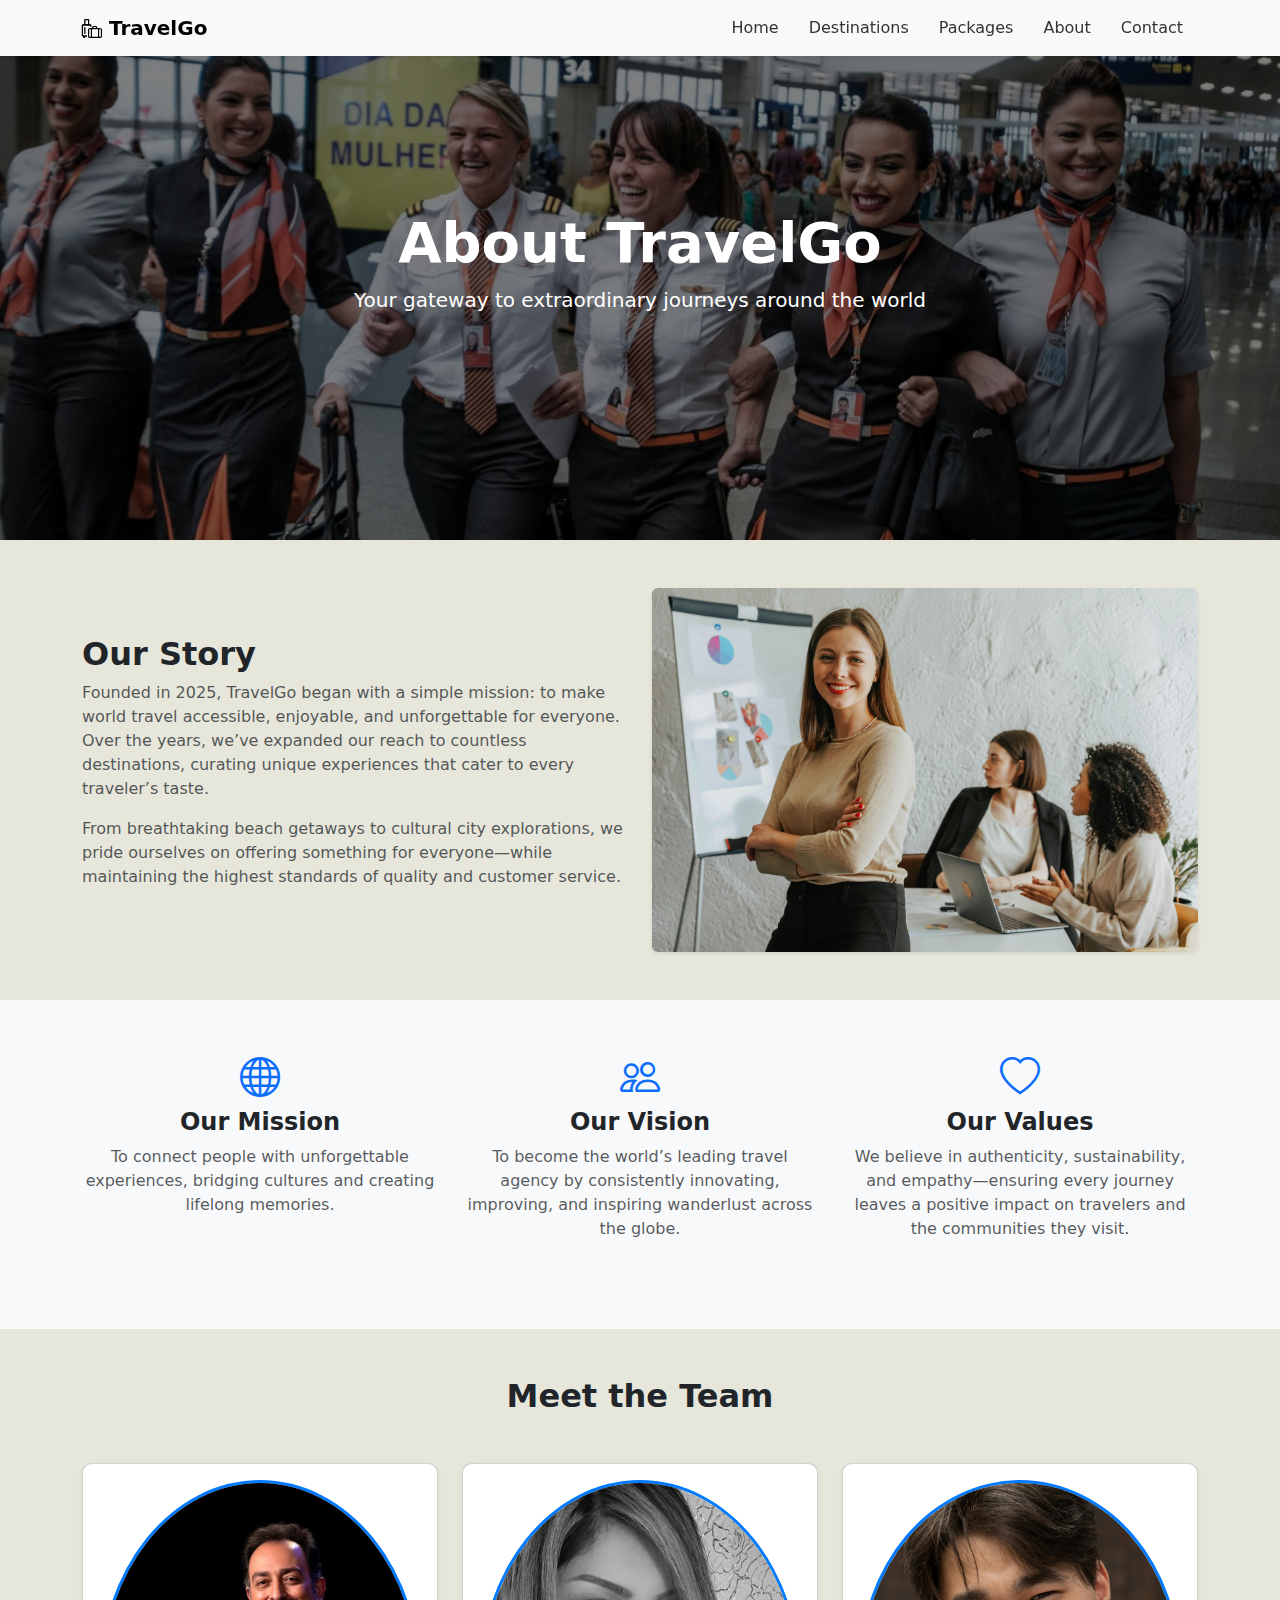
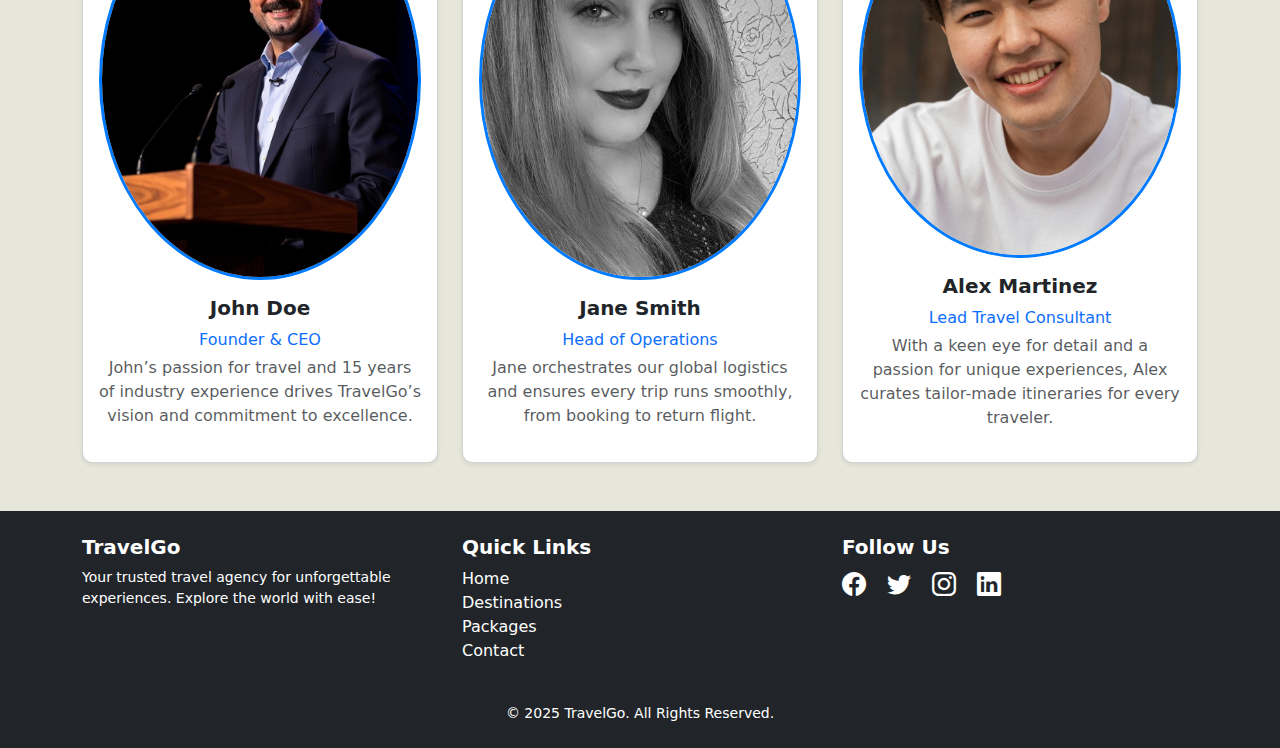
==== about.html @ 86f191f6 "finished the about.html page" ====
<!DOCTYPE html>
<html lang="en">
  <head>
    <meta charset="UTF-8" />
    <meta name="viewport" content="width=device-width, initial-scale=1.0" />
    <title>About Us - TravelGo</title>
    <!-- Bootstrap CSS -->
    <link
      href="https://cdn.jsdelivr.net/npm/bootstrap@5.3.3/dist/css/bootstrap.min.css"
      rel="stylesheet"
      integrity="sha384-QWTKZyjpPEjISv5WaRU9OFeRpok6YctnYmDr5pNlyT2bRjXh0JMhjY6hW+ALEwIH"
      crossorigin="anonymous"
    />
    <link
      rel="stylesheet"
      href="https://cdn.jsdelivr.net/npm/bootstrap-icons@1.11.3/font/bootstrap-icons.min.css"
    />
    <link rel="stylesheet" href="./styles.css" />
    
    
  </head>
  <body>
    <!-- Navbar -->
    <nav class="navbar navbar-expand-lg navbar-light bg-light shadow-sm fixed-top">
      <div class="container">
        <a href="index.html" class="navbar-brand fw-bold">
          <i class="bi bi-luggage"></i> TravelGo
        </a>
        <button
          class="navbar-toggler"
          type="button"
          data-bs-toggle="collapse"
          data-bs-target="#navbarNav"
          aria-controls="navbarNav"
          aria-expanded="false"
          aria-label="Toggle Navigation"
        >
          <i class="bi bi-list"></i>
        </button>
        <div class="collapse navbar-collapse" id="navbarNav">
          <ul class="navbar-nav ms-auto">
            <li class="navbar-item">
              <a href="index.html" class="navbar-link">Home</a>
            </li>
            <li class="navbar-item">
              <a href="destination.html" class="navbar-link">Destinations</a>
            </li>
            <li class="navbar-item">
              <a href="packages.html" class="navbar-link">Packages</a>
            </li>
            <li class="navbar-item">
              <a href="about.html" class="navbar-link active">About</a>
            </li>
            <li class="navbar-item">
              <a href="contact.html" class="navbar-link">Contact</a>
            </li>
          </ul>
        </div>
      </div>
    </nav>

    <!-- Hero Section -->
    <header class="hero-about d-flex align-items-center justify-content-center text-center">
      <div class="container text-white">
        <h1 class="display-4 fw-bold">About TravelGo</h1>
        <p class="lead">
          Your gateway to extraordinary journeys around the world
        </p>
      </div>
    </header>

    <!-- Our Story Section -->
    <section class="container my-5">
      <div class="row align-items-center">
        <div class="col-md-6">
          <h2 class="fw-bold">Our Story</h2>
          <p class="text-muted">
            Founded in 2025, TravelGo began with a simple mission: to make world
            travel accessible, enjoyable, and unforgettable for everyone. Over
            the years, we’ve expanded our reach to countless destinations,
            curating unique experiences that cater to every traveler’s taste.
          </p>
          <p class="text-muted">
            From breathtaking beach getaways to cultural city explorations, we
            pride ourselves on offering something for everyone—while maintaining
            the highest standards of quality and customer service.
          </p>
        </div>
        <div class="col-md-6">
          <!-- Replace with your own "About" image -->
          <img
            src="./Assets/about.jpg"
            alt="Our Story"
            class="img-fluid rounded shadow-sm"
          />
        </div>
      </div>
    </section>

    <!-- Mission & Vision Section -->
    <section class="bg-light py-5">
      <div class="container">
        <div class="row text-center">
          <div class="col-md-4 mb-4">
            <i class="bi bi-globe fs-1 text-primary mb-3"></i>
            <h4 class="fw-bold">Our Mission</h4>
            <p class="text-muted">
              To connect people with unforgettable experiences, bridging cultures
              and creating lifelong memories.
            </p>
          </div>
          <div class="col-md-4 mb-4">
            <i class="bi bi-people fs-1 text-primary mb-3"></i>
            <h4 class="fw-bold">Our Vision</h4>
            <p class="text-muted">
              To become the world’s leading travel agency by consistently
              innovating, improving, and inspiring wanderlust across the globe.
            </p>
          </div>
          <div class="col-md-4 mb-4">
            <i class="bi bi-heart fs-1 text-primary mb-3"></i>
            <h4 class="fw-bold">Our Values</h4>
            <p class="text-muted">
              We believe in authenticity, sustainability, and empathy—ensuring
              every journey leaves a positive impact on travelers and the
              communities they visit.
            </p>
          </div>
        </div>
      </div>
    </section>

    <!-- Meet the Team Section -->
    <section class="container my-5">
      <h2 class="text-center fw-bold mb-5">Meet the Team</h2>
      <div class="row g-4">
        <!-- Team Member 1 -->
        <div class="col-md-4">
          <div class="card shadow-sm text-center p-3">
            <!-- Replace with a real team member photo -->
            <img
              src="./Assets/John-Doe.JPG"
              class="rounded-circle mx-auto d-block mb-3"
              width="120"
              height="120"
              alt="Team Member 1"
            />
            <h5 class="fw-bold">John Doe</h5>
            <p class="text-primary mb-1">Founder & CEO</p>
            <p class="text-muted">
              John’s passion for travel and 15 years of industry experience
              drives TravelGo’s vision and commitment to excellence.
            </p>
          </div>
        </div>
        <!-- Team Member 2 -->
        <div class="col-md-4">
          <div class="card shadow-sm text-center p-3">
            <img
              src="./Assets/Jane-smith.JPG"
              class="rounded-circle mx-auto d-block mb-3"
              width="120"
              height="120"
              alt="Team Member 2"
            />
            <h5 class="fw-bold">Jane Smith</h5>
            <p class="text-primary mb-1">Head of Operations</p>
            <p class="text-muted">
              Jane orchestrates our global logistics and ensures every trip runs
              smoothly, from booking to return flight.
            </p>
          </div>
        </div>
        <!-- Team Member 3 -->
        <div class="col-md-4">
          <div class="card shadow-sm text-center p-3">
            <img
              src="./Assets/alex-martinez.jpg"
              class="rounded-circle mx-auto d-block mb-3"
              width="120"
              height="120"
              alt="Team Member 3"
            />
            <h5 class="fw-bold">Alex Martinez</h5>
            <p class="text-primary mb-1">Lead Travel Consultant</p>
            <p class="text-muted">
              With a keen eye for detail and a passion for unique experiences,
              Alex curates tailor-made itineraries for every traveler.
            </p>
          </div>
        </div>
      </div>
    </section>

    <!-- Footer Section -->
    <footer class="bg-dark text-white py-4 mt-5">
      <div class="container">
        <div class="row text-center text-md-start">
          <div class="col-md-4">
            <h5 class="fw-bold">TravelGo</h5>
            <p class="small">
              Your trusted travel agency for unforgettable experiences. Explore
              the world with ease!
            </p>
          </div>
          <div class="col-md-4">
            <h5 class="fw-bold">Quick Links</h5>
            <ul class="list-unstyled">
              <li><a href="index.html" class="text-white text-decoration-none">Home</a></li>
              <li><a href="destination.html" class="text-white text-decoration-none">Destinations</a></li>
              <li><a href="packages.html" class="text-white text-decoration-none">Packages</a></li>
              <li><a href="contact.html" class="text-white text-decoration-none">Contact</a></li>
            </ul>
          </div>
          <div class="col-md-4">
            <h5 class="fw-bold">Follow Us</h5>
            <a href="#" class="text-white me-3"><i class="bi bi-facebook fs-4"></i></a>
            <a href="#" class="text-white me-3"><i class="bi bi-twitter fs-4"></i></a>
            <a href="#" class="text-white me-3"><i class="bi bi-instagram fs-4"></i></a>
            <a href="#" class="text-white"><i class="bi bi-linkedin fs-4"></i></a>
          </div>
        </div>
        <div class="text-center mt-4">
          <p class="small mb-0">&copy; 2025 TravelGo. All Rights Reserved.</p>
        </div>
      </div>
    </footer>

    <!-- Bootstrap JS Bundle -->
    <script
      src="https://cdn.jsdelivr.net/npm/bootstrap@5.3.3/dist/js/bootstrap.bundle.min.js"
      integrity="sha384-YvpcrYf0tY3lHB60NNkmXc5s9fDVZLESaAA55NDzOxhy9GkcIdslK1eN7N6jIeHz"
      crossorigin="anonymous"
    ></script>
  </body>
</html>
---- styles.css ----
body {
    background-color: rgb(230, 230, 219);
}

/* Navbar */
.navbar-nav .navbar-link {
    font-weight: 500;
    padding: 10px 15px;
    color: #333;
    transition: 0.03s;
    text-decoration: none;
}

.navbar-nav .nav-link:hover, 
.navbar-nav .nav-link.active {
    color: #007bff;
    background-color: rgba(0, 123, 255, 0.1);
    border-radius: 5px;
}
.btn-book {
    background-color: #007bff;
    color: white;
    padding: 8px 15px;
    border-radius: 5px;
    transition: 0.3s;
}
.btn-book:hover {
    background-color: #0056b3;
}

/* Hero Section */
.hero-section {
    height: 90vh;
    background: url(./Assets/hero.jpg) center/cover no-repeat;
    position:relative;
}
.hero-section::before {
    content: "";
    position: absolute;
    top: 0;
    left: 0;
    width: 100%;
    height: 100%;
    background: rgba(0, 0, 0, 0.5); /* Dark overlay for better text contrast */
}
.hero-section .container {
    position: relative;
    z-index: 1;
}

/* Featured Destinations Section */
.card {
    height: 600px;
}
.card img {
    height: 400px;
}

/* destination.html */
.hero-destination {
    height: 60vh;
    background: url(./Assets/destination-hero.jpg) center/cover no-repeat;
    position:relative;
}
.hero-destination::before {
    content: "";
    position: absolute;
    top: 0;
    left: 0;
    width: 100%;
    height: 100%;
    background: rgba(0, 0, 0, 0.5); /* Dark overlay for better text contrast */
}
.hero-destination .container {
    position: relative;
    z-index: 1;
}

/* Custom CSS for Arrows Inside the Carousel */
.carousel-control-prev, 
.carousel-control-next {
    width: 10%; /* Make sure the buttons stay within the carousel width */
}

.carousel-control-prev-icon, 
.carousel-control-next-icon {
    background-color: rgba(0, 0, 0, 0.5); /* Slightly visible background */
    border-radius: 50%;
    padding: 15px; /* Increases click area */
}

.carousel-control-prev {
    left: 7%; /* Keeps it inside */
}

.carousel-control-next {
    right: 7%; /* Keeps it inside */
}

@media (max-width: 768px) {
    .carousel-control-prev, 
    .carousel-control-next {
        width: 15%; 
    }
}

/* Testimonials */
.card {
    border-radius: 10px;
    transition: transform 0.3s ease-in-out;
}

.card:hover {
    transform: scale(1.05);
}

.rounded-circle {
    width: 100%; 
    height: 100%;
    object-fit: cover; 
    border-radius: 50%;
    border: 3px solid #007bff; 
    display: block;
    margin: 0 auto; 
    aspect-ratio: 1 / 1; 
}  


.btn-primary {
    background-color: #007bff;
    border: none;
    transition: 0.3s;
}

.btn-primary:hover {
    background-color: #0056b3;
}
/* Additional styles for the contact page hero */
.hero-contact {
    height: 60vh;
    background: url(./Assets/contact-hero.jpg) center/cover no-repeat;
    position: relative;
  }
  .hero-contact::before {
    content: "";
    position: absolute;
    top: 0;
    left: 0;
    width: 100%;
    height: 100%;
    background: rgba(0, 0, 0, 0.5);
  }
  .hero-contact .container {
    position: relative;
    z-index: 1;
  }
  
  /* About.html */
  .hero-about {
    height: 60vh;
    background: url(./Assets/about-hero.png) center/cover no-repeat;
    position: relative;
  }
  .hero-about::before {
    content: "";
    position: absolute;
    top: 0;
    left: 0;
    width: 100%;
    height: 100%;
    background: rgba(0, 0, 0, 0.5);
  }
  .hero-about .container {
    position: relative;
    z-index: 1;
  }
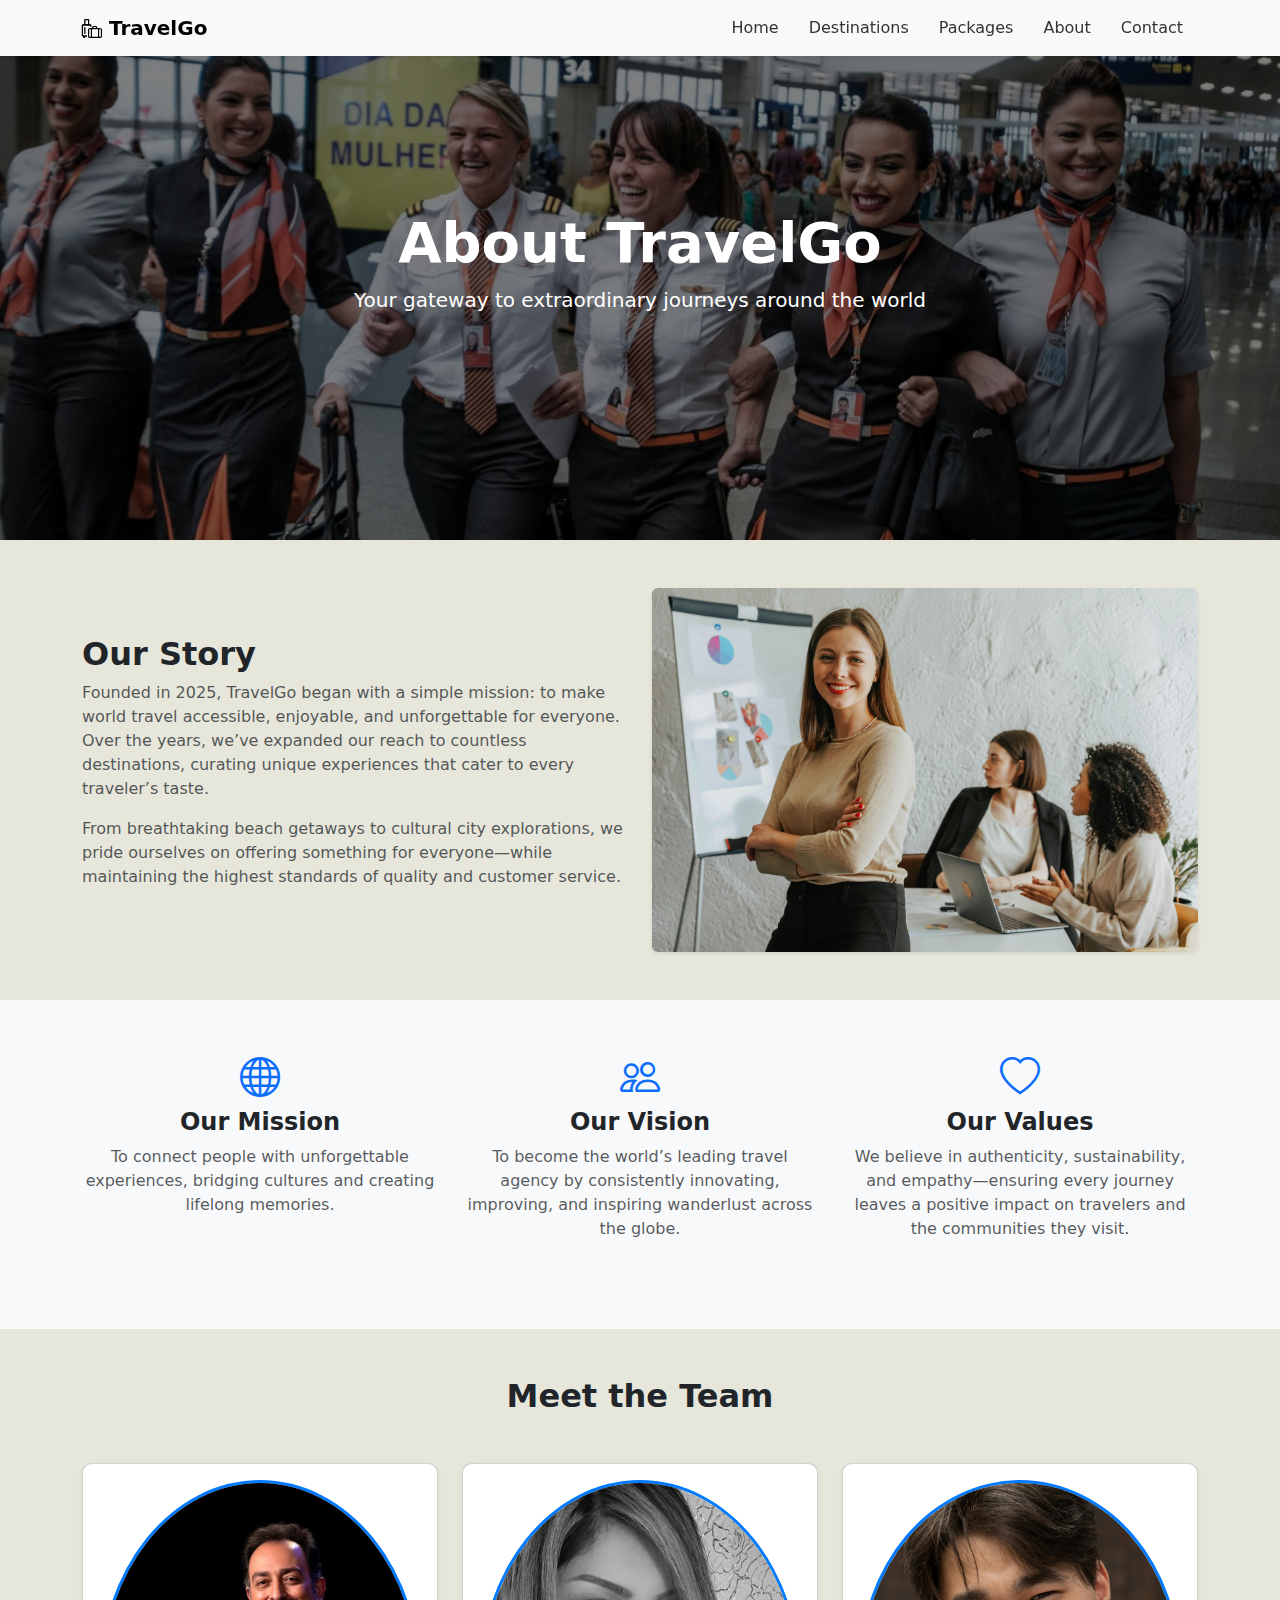
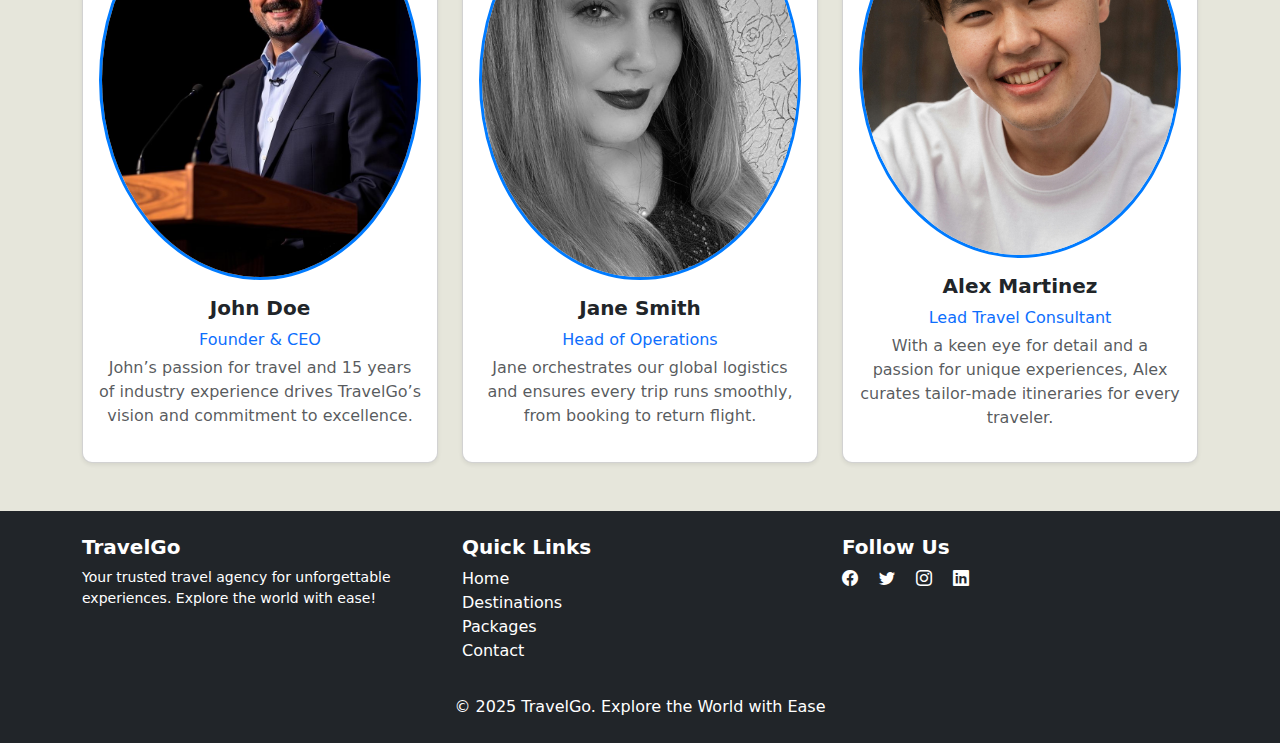
==== commit f91bb0c7: "final changes to the footer" ====
--- a/about.html
+++ b/about.html
@@ -193,38 +193,42 @@
     </section>
 
     <!-- Footer Section -->
-    <footer class="bg-dark text-white py-4 mt-5">
-      <div class="container">
-        <div class="row text-center text-md-start">
+<footer class="bg-dark text-white py-4 mt-5 footer">
+  <div class="container footer-content">
+      <div class="row text-center text-md-start">
+          <!-- About Us -->
           <div class="col-md-4">
-            <h5 class="fw-bold">TravelGo</h5>
-            <p class="small">
-              Your trusted travel agency for unforgettable experiences. Explore
-              the world with ease!
-            </p>
-          </div>
+              <h5 class="fw-bold">TravelGo</h5>
+              <p class="small">Your trusted travel agency for unforgettable experiences. Explore the world with ease!</p>
+          </div>
+
+          <!-- Quick Links -->
           <div class="col-md-4">
-            <h5 class="fw-bold">Quick Links</h5>
-            <ul class="list-unstyled">
-              <li><a href="index.html" class="text-white text-decoration-none">Home</a></li>
-              <li><a href="destination.html" class="text-white text-decoration-none">Destinations</a></li>
-              <li><a href="packages.html" class="text-white text-decoration-none">Packages</a></li>
-              <li><a href="contact.html" class="text-white text-decoration-none">Contact</a></li>
-            </ul>
-          </div>
+              <h5 class="fw-bold">Quick Links</h5>
+              <ul class="list-unstyled">
+                  <li><a href="#" class="text-white text-decoration-none">Home</a></li>
+                  <li><a href="destination.html" class="text-white text-decoration-none">Destinations</a></li>
+                  <li><a href="packages.html" class="text-white text-decoration-none">Packages</a></li>
+                  <li><a href="contact.html" class="text-white text-decoration-none">Contact</a></li>
+              </ul>
+          </div>
+
+          <!-- Social Media Links -->
           <div class="col-md-4">
-            <h5 class="fw-bold">Follow Us</h5>
-            <a href="#" class="text-white me-3"><i class="bi bi-facebook fs-4"></i></a>
-            <a href="#" class="text-white me-3"><i class="bi bi-twitter fs-4"></i></a>
-            <a href="#" class="text-white me-3"><i class="bi bi-instagram fs-4"></i></a>
-            <a href="#" class="text-white"><i class="bi bi-linkedin fs-4"></i></a>
-          </div>
-        </div>
-        <div class="text-center mt-4">
-          <p class="small mb-0">&copy; 2025 TravelGo. All Rights Reserved.</p>
-        </div>
-      </div>
-    </footer>
+              <h5 class="fw-bold">Follow Us</h5>
+              <a href="#" class="text-white me-3"><i class="bi bi-facebook"></i></a>
+              <a href="#" class="text-white me-3"><i class="bi bi-twitter"></i></a>
+              <a href="#" class="text-white me-3"><i class="bi bi-instagram"></i></a>
+              <a href="#" class="text-white"><i class="bi bi-linkedin"></i></a>
+          </div>
+      </div>
+  </div>
+
+  <!-- Mobile Footer (Always Visible) -->
+  <div class="text-center mt-3 footer-bottom">
+      &copy; 2025 TravelGo. <span class="footer-slogan">Explore the World with Ease</span>
+  </div>
+</footer>
 
     <!-- Bootstrap JS Bundle -->
     <script
--- a/styles.css
+++ b/styles.css
@@ -97,12 +97,7 @@
     right: 7%; /* Keeps it inside */
 }
 
-@media (max-width: 768px) {
-    .carousel-control-prev, 
-    .carousel-control-next {
-        width: 15%; 
-    }
-}
+
 
 /* Testimonials */
 .card {
@@ -118,7 +113,7 @@
     width: 100%; 
     height: 100%;
     object-fit: cover; 
-    border-radius: 50%;
+    border-radius: 100%;
     border: 3px solid #007bff; 
     display: block;
     margin: 0 auto; 
@@ -154,7 +149,7 @@
     position: relative;
     z-index: 1;
   }
-  
+
   /* About.html */
   .hero-about {
     height: 60vh;
@@ -173,4 +168,114 @@
   .hero-about .container {
     position: relative;
     z-index: 1;
-  }+  }
+
+  /* Hero Section Animation */
+.animated-fade {
+    animation: fadeIn 1.5s ease-in-out;
+}
+@keyframes fadeIn {
+    from { opacity: 0; transform: translateY(-20px); }
+    to { opacity: 1; transform: translateY(0); }
+}
+
+/* Contact Page Hero Section */
+.hero-contact {
+    height: 60vh;
+    background: url(./Assets/contact-hero.jpg) center/cover no-repeat;
+    position: relative;
+    display: flex;
+    align-items: center;
+    justify-content: center;
+    text-align: center;
+    color: white;
+}
+.hero-contact::before {
+    content: "";
+    position: absolute;
+    top: 0;
+    left: 0;
+    width: 100%;
+    height: 100%;
+    background: rgba(0, 0, 0, 0.5);
+}
+.hero-contact .container {
+    position: relative;
+    z-index: 1;
+}
+
+/* Contact Form Styling */
+.stylish-card {
+    border-radius: 10px;
+    transition: transform 0.3s ease-in-out, box-shadow 0.3s;
+    background: white;
+    padding: 20px;
+}
+.stylish-card:hover {
+    transform: scale(1.02);
+    box-shadow: 0px 5px 15px rgba(0, 0, 0, 0.2);
+}
+
+.form-floating label {
+    transition: all 0.3s ease-in-out;
+}
+.form-floating input:focus ~ label,
+.form-floating textarea:focus ~ label {
+    color: #007bff;
+    transform: translateY(-10px);
+    font-size: 14px;
+}
+
+/* Button Enhancements */
+.btn-glow {
+    transition: all 0.3s ease-in-out;
+    background-color: #007bff;
+    color: white;
+    border: none;
+}
+.btn-glow:hover {
+    background-color: #0056b3;
+    box-shadow: 0px 0px 15px rgba(0, 123, 255, 0.7);
+}
+
+/* Contact Info Section */
+.card p i {
+    color: #007bff;
+    font-size: 1.2rem;
+}
+
+#carousel {
+    width: 50%;
+}
+
+/* Mobile resposiveness */
+
+@media (max-width: 768px) {
+    .footer {
+        padding: 10px 0;
+    }
+
+    /* Hide everything inside footer except footer-bottom */
+    .footer .footer-content {
+        display: none !important;
+    }
+
+    /* Ensure footer-bottom is visible */
+    .footer-bottom {
+        display: flex !important;
+        flex-direction: column;
+        align-items: center;
+        justify-content: center;
+        padding: 10px;
+        font-size: 0.85rem;
+        text-align: center;
+        background: #121212; /* Ensure background remains */
+    }
+
+    .footer-bottom .footer-slogan {
+        display: block;
+        font-size: 0.8rem;
+        color: rgba(255, 255, 255, 0.7);
+        margin-top: 3px;
+    }
+}
